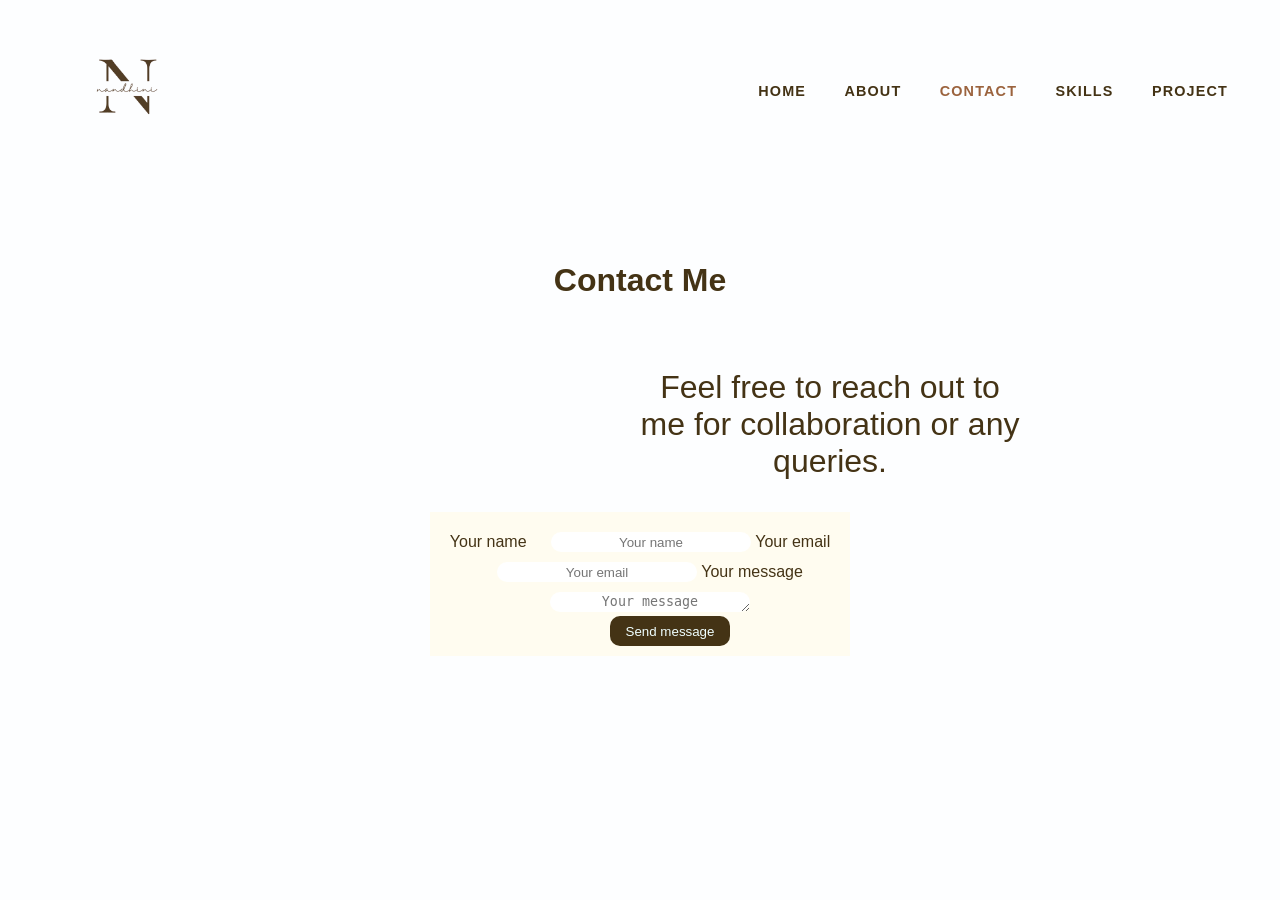
==== pages/contact.html @ a53e5af4 "first commit" ====
<!DOCTYPE html>
<html lang="en">
<head>
    <meta charset="UTF-8">
    <meta name="viewport" content="width=device-width, initial-scale=1.0">
    <title>Contact | Nandhini</title>
    <link rel="stylesheet" href="../css/home.css">
    <link rel="stylesheet" href="../css/global.css">
</head>
<body>
    <header class="site-header">
        <a class="site-logo" href="../index.html"><img src="../assets/images/logo.png" width="150" alt="Nandhini portfolio logo"></a>
        <nav class="site-nav" aria-label="Primary navigation">
            <a href="../index.html">HOME</a>
            <a href="about.html">ABOUT</a>
            <a class="active" href="contact.html" aria-current="page">CONTACT</a>
            <a href="skills.html">SKILLS</a>
            <a href="project.html">PROJECT</a>
        </nav>
    </header>
    <main class="contact" style="max-width: 760px; margin: 5rem auto; text-align: center;">
        <h1>Contact Me</h1>
        <p>Feel free to reach out to me for collaboration or any queries.</p>
        <form style="margin: 2rem auto; width: min(100%, 420px); height: auto;">
            <label for="name">Your name</label>
            <input class="con" id="name" type="text" placeholder="Your name" required>
            <label for="email">Your email</label>
            <input class="con" id="email" type="email" placeholder="Your email" required>
            <label for="message">Your message</label>
            <textarea class="con" id="message" placeholder="Your message" required></textarea>
            <button class="btn" type="submit">Send message</button>
        </form>
    </main>
</body>
</html>
---- css/home.css ----
.navbar a{
    color:black;
    text-decoration: none;
    color:#6d0f0f9f;
    

}
.navbar nav{
    display: flex;
    gap:50px;
    justify-content: center;
    margin: auto;
    margin-left: 400px;
    margin-top: 40px;
    font-size: 20px;
    
}
.top{
    display: flex;
    background-color: rgb(253, 254, 255);
}
.homegrl{
    background-color:rgb(68, 51, 21);
    width:500px;
    height:400px;
  display: flex;
    border-radius: 10000px;
    align-items:center ;
    justify-content: center;
     box-shadow: 0 50px 45px rgba(0,0,0,0.2);
}
.homepic{
    margin-left: 0px;
    
}
body{
    margin:30px;
}
.homebtn{
    display:flex;

}
.hero {
   margin-top: auto;
    margin-left: 50px;
    color:rgb(68, 51, 21);
  
}
.hero-btn a {
    text-decoration: none;
    color:rgb(255, 247, 247);
    
    margin-left: 30px;
}
.hero h1{
    margin-left: 320px;
}
.hero h3{
    margin-left: 350px;
}
.hero h2{
    margin-left: 260px;
}
.hero p{
    font-size: large;
}
.hero-btn1{
    display:inline-block;
    padding:12px 22px;
    background-color:rgb(68, 51, 21);
    width:150px;
    border-radius:25px;
    text-decoration:none;
    font-size:16px;
    margin:50px;
    box-shadow: 0 4px 10px rgba(0,0,0,0.25);
    text-align: center;
    transition:0.3s;
}
.hero-btn1:hover{
     box-shadow: 0 10px 20px rgba(0,0,0,0.25);
     transform: translateY(-10px);
}
.about-pw h2{
font-size:4em;
color:rgb(68, 51, 21);
margin-left:500px;
margin-top: 120px;
}
.about-pw p{
     font-size: large;
     color:rgb(68, 51, 21);
  margin-left: 90px;
  margin-top: 150px;
  font-size: xx-large;

}

.about-pw a{
    text-decoration: none;
    display:inline-block;
    padding:12px 22px;
    background-color:rgb(68, 51, 21);
    width:150px;
    border-radius:25px;
    text-decoration:none;
    font-size:16px;
    
    box-shadow: 0 4px 10px rgba(0,0,0,0.25);
    text-align: center;
    transition:0.3s;
    color:white;
    margin-left:500px;
   
}
.abtAll{
    display: flex;
}

.homepic1{

}
.homegrl1{
     background-color:rgb(68, 51, 21);
    width:500px;
    height:400px;
  display: flex;
    border-radius: 10000px;
    align-items:center ;
    justify-content: center;
     box-shadow: 0 50px 45px rgba(0,0,0,0.2);
    margin-left: 150px;
}
.about-pw a:hover{
     box-shadow: 0 10px 20px rgba(0,0,0,0.25);
     transform: translateY(-10px);
}
.skills h1{
font-size:4em;
color:rgb(68, 51, 21);
margin-left:620px;
margin-top: 100px;
}
.skill1{
     display:inline-block;
    padding:12px 22px;
    background-color:rgb(255, 251, 243);
    width:150px;
    border-radius:10px;
   
    font-size:30px;
    margin:70px;
    box-shadow: 0 4px 10px rgba(0,0,0,0.25);
    text-align: center;
    transition:0.3s;
    color:black;
    
}
.skills a{
text-decoration: none;
    display:inline-block;
    padding:12px 22px;
    background-color:rgb(68, 51, 21);
    width:150px;
    border-radius:25px;
    text-decoration:none;
    font-size:16px;
    margin:50px;
    box-shadow: 0 4px 10px rgba(0,0,0,0.25);
    text-align: center;
    transition:0.3s;
    color:white;
    margin-left:620px;
}  
.skills a:hover{
    box-shadow: 0 10 20px rgba(0,0,0,0.25);
    transform:translateY(-10px)
}
.project img{
    width:500px;
}
.project h1{
    font-size:4em;
color:rgb(68, 51, 21);
margin-left:620px;
margin-top: 100px;
}
.pro-card{
display:inline-block;
    padding:12px 22px;
    background-color:rgb(255, 249, 240);
    width:150px;
    height:240px;
    border-radius:25px;
    text-decoration:none;
    font-size:16px;
    margin:10px;
    box-shadow: 0 4px 10px rgba(0,0,0,0.25);
    text-align: center;
    transition:0.3s;
    color:black;
    margin-left: 50px;
    margin-top: 130px;
    
   
  
}
.proAll{
    display:flex;
}
.project a{
    text-decoration: none;
    display:inline-block;
    padding:12px 22px;
    background-color:rgb(68, 51, 21);
    width:150px;
    border-radius:25px;
    text-decoration:none;
    font-size:16px;
    margin:50px;
    box-shadow: 0 4px 10px rgba(0,0,0,0.25);
    text-align: center;
    transition:0.3s;
    color:white;
    margin-left:690px;
    margin-top:0;
}
.contact h2{
     font-size:4em;
color:rgb(68, 51, 21);
margin-left:620px;
margin-top: 100px;
}
.contact p{
     font-size: large;
     color:rgb(68, 51, 21);
  margin-left: 380px;
  margin-top: 70px;
  font-size: xx-large;
}
form{
margin-left: 660px;
 background-color: rgb(255, 252, 240);
 width:230px;
 padding:10px;
 height:200px;


}


.con{
   width:200px;
   height:20px;
   border-style:none ;
   border-radius:10px;
   text-align: center;
   justify-content: center;
   margin-left: 20px;
   margin-top: 10px;

}
.btn{
    margin-left: 60px;
     border-style:none ;
  width:120px;
   text-align: center;
   justify-content: center;
   background-color: rgb(68, 51, 21);
   color:azure;
   height:30px;
   border-radius: 10px;
}
footer {
    background-color: rgb(68, 51, 21) ;
    height:100px;
    width:110%;
    margin:0;
}
footer h1{
    color:white;
    text-align: center;
    justify-content: center;
   padding:30px
}
---- css/global.css ----
:root {
    --brown: rgb(68, 51, 21);
    --cream: rgb(253, 254, 255);
    --paper: #fffaf0;
    --muted-brown: #806c45;
}

* { box-sizing: border-box; }
body { margin: 0; background: var(--cream); color: var(--brown); font-family: 'Poppins', sans-serif; }
.site-header { display: flex; align-items: center; justify-content: space-between; gap: 2rem; max-width: 1240px; margin: 0 auto; padding: 1rem 2rem; }
.site-logo { display: block; }
.site-logo img { display: block; max-width: 100%; height: auto; }
.site-nav { display: flex; flex-wrap: wrap; justify-content: flex-end; gap: clamp(1rem, 3vw, 2.8rem); }
.site-nav a { color: var(--brown); text-decoration: none; font-size: .9rem; font-weight: 600; letter-spacing: .08em; }
.site-nav a:hover, .site-nav a.active { color: #9b633e; }
@media (max-width: 680px) {
    .site-header { display: block; padding: .8rem 1rem 0; }
    .site-logo img { width: 100px; }
    .site-nav { justify-content: space-between; gap: .4rem; margin-top: .8rem; }
    .site-nav a { font-size: .62rem; }
}
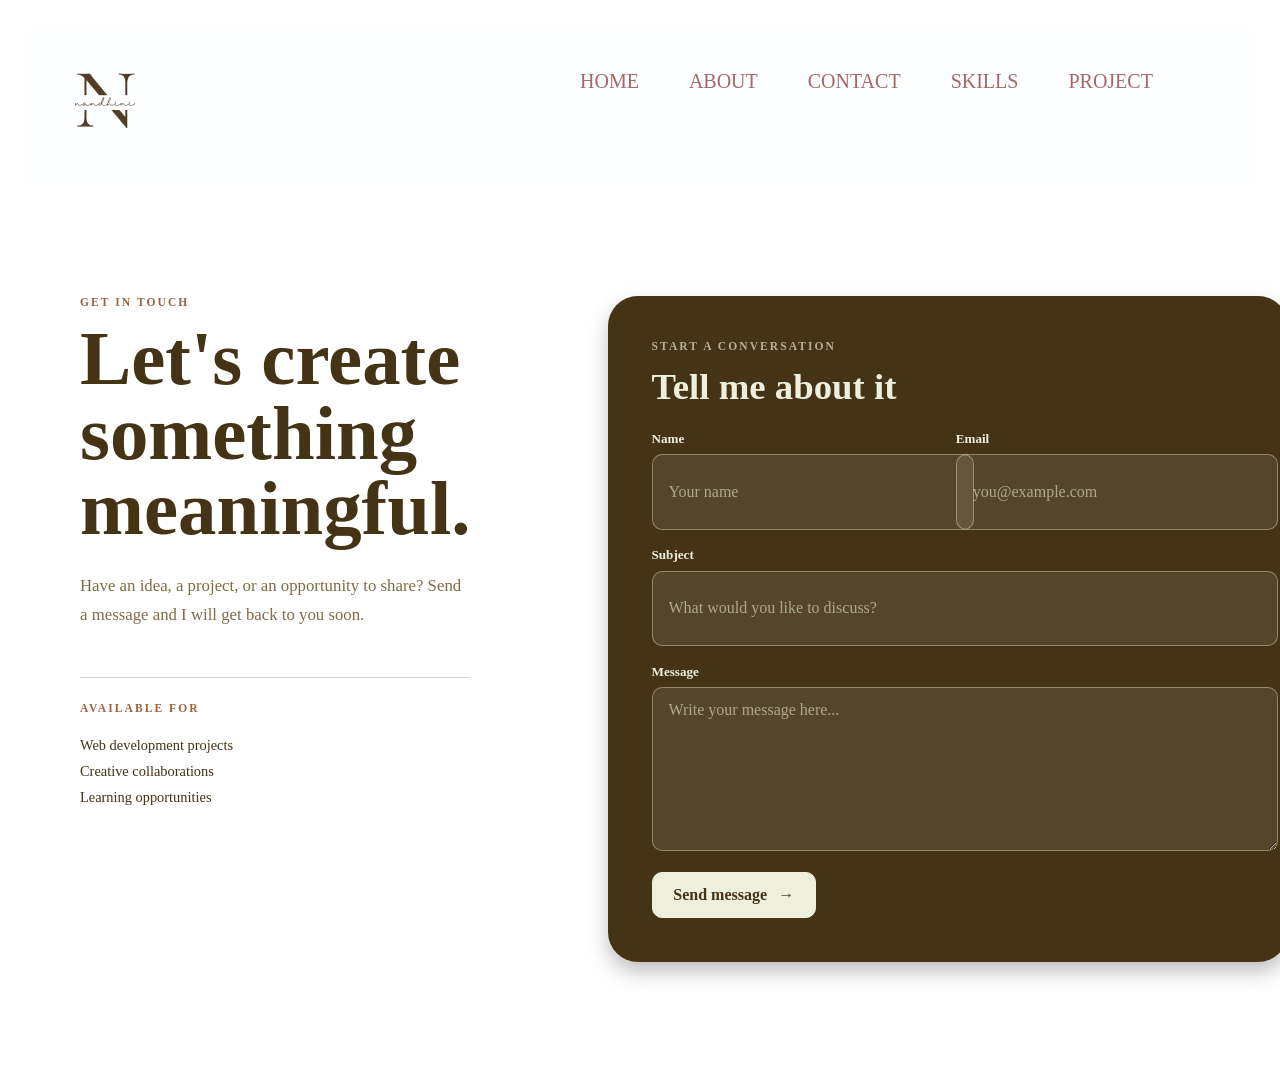
==== commit 84881fc7: "Updated Contact page" ====
--- a/pages/contact.html
+++ b/pages/contact.html
@@ -5,30 +5,57 @@
     <meta name="viewport" content="width=device-width, initial-scale=1.0">
     <title>Contact | Nandhini</title>
     <link rel="stylesheet" href="../css/home.css">
-    <link rel="stylesheet" href="../css/global.css">
+    <link rel="stylesheet" href="../css/contact.css">
 </head>
 <body>
-    <header class="site-header">
-        <a class="site-logo" href="../index.html"><img src="../assets/images/logo.png" width="150" alt="Nandhini portfolio logo"></a>
-        <nav class="site-nav" aria-label="Primary navigation">
-            <a href="../index.html">HOME</a>
-            <a href="about.html">ABOUT</a>
-            <a class="active" href="contact.html" aria-current="page">CONTACT</a>
-            <a href="skills.html">SKILLS</a>
-            <a href="project.html">PROJECT</a>
-        </nav>
-    </header>
-    <main class="contact" style="max-width: 760px; margin: 5rem auto; text-align: center;">
-        <h1>Contact Me</h1>
-        <p>Feel free to reach out to me for collaboration or any queries.</p>
-        <form style="margin: 2rem auto; width: min(100%, 420px); height: auto;">
-            <label for="name">Your name</label>
-            <input class="con" id="name" type="text" placeholder="Your name" required>
-            <label for="email">Your email</label>
-            <input class="con" id="email" type="email" placeholder="Your email" required>
-            <label for="message">Your message</label>
-            <textarea class="con" id="message" placeholder="Your message" required></textarea>
-            <button class="btn" type="submit">Send message</button>
+    <div class="top">
+        <div class="logo">
+            <a href="../index.html"><img src="../assets/images/logo.png" width="150" alt="Nandhini portfolio logo"></a>
+        </div>
+        <div class="navbar">
+            <nav aria-label="Primary navigation">
+                <a href="../index.html">HOME</a>
+                <a href="about.html">ABOUT</a>
+                <a href="contact.html" aria-current="page">CONTACT</a>
+                <a href="skills.html">SKILLS</a>
+                <a href="project.html">PROJECT</a>
+            </nav>
+        </div>
+    </div>
+    <main class="contact">
+        <section class="contact-intro" aria-labelledby="contact-title">
+            <p class="eyebrow">GET IN TOUCH</p>
+            <h1 id="contact-title">Let's create something meaningful.</h1>
+            <p class="contact-lead">Have an idea, a project, or an opportunity to share? Send a message and I will get back to you soon.</p>
+            <div class="contact-details">
+                <p class="detail-label">AVAILABLE FOR</p>
+                <p>Web development projects<br>Creative collaborations<br>Learning opportunities</p>
+            </div>
+        </section>
+        <form class="contact-form">
+            <div class="form-heading">
+                <p class="eyebrow">START A CONVERSATION</p>
+                <h2>Tell me about it</h2>
+            </div>
+            <div class="form-row">
+                <div class="field">
+                    <label for="name">Name</label>
+                    <input class="con" id="name" name="name" type="text" placeholder="Your name" autocomplete="name" required>
+                </div>
+                <div class="field">
+                    <label for="email">Email</label>
+                    <input class="con" id="email" name="email" type="email" placeholder="you@example.com" autocomplete="email" required>
+                </div>
+            </div>
+            <div class="field">
+                <label for="subject">Subject</label>
+                <input class="con" id="subject" name="subject" type="text" placeholder="What would you like to discuss?" required>
+            </div>
+            <div class="field">
+                <label for="message">Message</label>
+                <textarea class="con" id="message" name="message" placeholder="Write your message here..." required></textarea>
+            </div>
+            <button class="btn" type="submit">Send message <span aria-hidden="true">&rarr;</span></button>
         </form>
     </main>
 </body>
--- a/css/home.css
+++ b/css/home.css
@@ -225,52 +225,6 @@
     margin-left:690px;
     margin-top:0;
 }
-.contact h2{
-     font-size:4em;
-color:rgb(68, 51, 21);
-margin-left:620px;
-margin-top: 100px;
-}
-.contact p{
-     font-size: large;
-     color:rgb(68, 51, 21);
-  margin-left: 380px;
-  margin-top: 70px;
-  font-size: xx-large;
-}
-form{
-margin-left: 660px;
- background-color: rgb(255, 252, 240);
- width:230px;
- padding:10px;
- height:200px;
-
-
-}
-
-
-.con{
-   width:200px;
-   height:20px;
-   border-style:none ;
-   border-radius:10px;
-   text-align: center;
-   justify-content: center;
-   margin-left: 20px;
-   margin-top: 10px;
-
-}
-.btn{
-    margin-left: 60px;
-     border-style:none ;
-  width:120px;
-   text-align: center;
-   justify-content: center;
-   background-color: rgb(68, 51, 21);
-   color:azure;
-   height:30px;
-   border-radius: 10px;
-}
 footer {
     background-color: rgb(68, 51, 21) ;
     height:100px;
--- a/css/contact.css
+++ b/css/contact.css
@@ -0,0 +1,193 @@
+:root {
+	--brown: rgb(68, 51, 21);
+	--muted-brown: #806c45;
+}
+
+.contact {
+	display: grid;
+	grid-template-columns: minmax(0, .85fr) minmax(0, 1.15fr);
+	gap: clamp(2rem, 7vw, 7rem);
+	align-items: start;
+	max-width: 1120px;
+	margin: 5rem auto;
+	padding: 2rem;
+	opacity: 0;
+	animation: fadeUp 1.2s .9s ease forwards;
+}
+
+.contact-intro {
+	max-width: 390px;
+}
+
+.eyebrow,
+.detail-label {
+	margin: 0 0 .8rem;
+	color: #9b633e;
+	font-size: .72rem;
+	font-weight: 700;
+	letter-spacing: .18em;
+}
+
+.contact h1 {
+	margin: 0;
+	color: var(--brown);
+	font-size: clamp(3.2rem, 6vw, 5em);
+	line-height: .98;
+}
+
+.contact-lead {
+	margin: 1.5rem 0 0;
+	color: var(--muted-brown);
+	font-size: 1.05rem;
+	line-height: 1.75;
+}
+
+.contact-details {
+	margin-top: 3rem;
+	padding-top: 1.25rem;
+	border-top: 1px solid rgba(68, 51, 21, .22);
+	color: var(--brown);
+	font-size: .9rem;
+	line-height: 1.8;
+}
+
+.detail-label {
+	margin-bottom: .4rem;
+}
+
+.contact-form {
+	display: grid;
+	gap: 1.1rem;
+	width: 100%;
+	min-width: 0;
+	margin: 0;
+	padding: clamp(1.5rem, 4vw, 2.75rem);
+	border-radius: 30px;
+	background: var(--brown);
+	box-shadow: 0 10px 20px rgba(0, 0, 0, .25);
+	text-align: left;
+	transition: transform .3s ease, box-shadow .3s ease;
+}
+
+.contact-form:hover {
+	transform: translateY(-10px);
+	box-shadow: 0 18px 28px rgba(0, 0, 0, .25);
+}
+
+.form-heading {
+	margin-bottom: .35rem;
+}
+
+.form-heading .eyebrow {
+	color: rgba(238, 239, 220, .68);
+}
+
+.form-heading h2 {
+	margin: 0;
+	color: rgb(238, 239, 220);
+	font-size: clamp(1.7rem, 3vw, 2.3rem);
+}
+
+.form-row {
+	display: grid;
+	grid-template-columns: 1fr 1fr;
+	gap: 1rem;
+}
+
+.field {
+	display: grid;
+	gap: .45rem;
+}
+
+.contact-form label {
+	color: rgb(238, 239, 220);
+	font-size: .82rem;
+	font-weight: 600;
+}
+
+.con {
+	width: 100%;
+	min-height: 3rem;
+	padding: .8rem 1rem;
+	border: 1px solid rgba(238, 239, 220, .38);
+	border-radius: 10px;
+	outline: none;
+	background: rgba(238, 239, 220, .1);
+	color: rgb(238, 239, 220);
+	font: inherit;
+	transition: border-color .2s ease, background-color .2s ease, box-shadow .2s ease;
+}
+
+.con::placeholder {
+	color: rgba(238, 239, 220, .58);
+}
+
+.con:focus {
+	border-color: rgb(238, 239, 220);
+	background: rgba(238, 239, 220, .18);
+	box-shadow: 0 0 0 3px rgba(238, 239, 220, .14);
+}
+
+textarea.con {
+	min-height: 8.5rem;
+	resize: vertical;
+}
+
+.btn {
+	justify-self: start;
+	display: inline-flex;
+	align-items: center;
+	gap: .7rem;
+	margin-top: .25rem;
+	padding: .8rem 1.3rem;
+	border: 1px solid rgb(238, 239, 220);
+	border-radius: 10px;
+	background: rgb(238, 239, 220);
+	color: var(--brown);
+	cursor: pointer;
+	font: inherit;
+	font-weight: 600;
+	transition: transform .2s ease, background-color .2s ease, color .2s ease;
+}
+
+.btn:hover,
+.btn:focus-visible {
+	transform: translateY(-3px);
+	background: transparent;
+	color: rgb(238, 239, 220);
+}
+
+@keyframes fadeUp {
+	from {
+		opacity: 0;
+		transform: translateY(40px);
+	}
+	to {
+		opacity: 1;
+		transform: translateY(0);
+	}
+}
+
+@media (max-width: 820px) {
+	.contact {
+		display: block;
+		margin: 3.5rem auto;
+		padding: 1rem;
+	}
+
+	.contact-intro {
+		max-width: none;
+	}
+
+	.contact-details {
+		margin-top: 2rem;
+	}
+
+	.contact-form {
+		margin-top: 2.5rem;
+	}
+
+	.form-row {
+		grid-template-columns: 1fr;
+	}
+}
